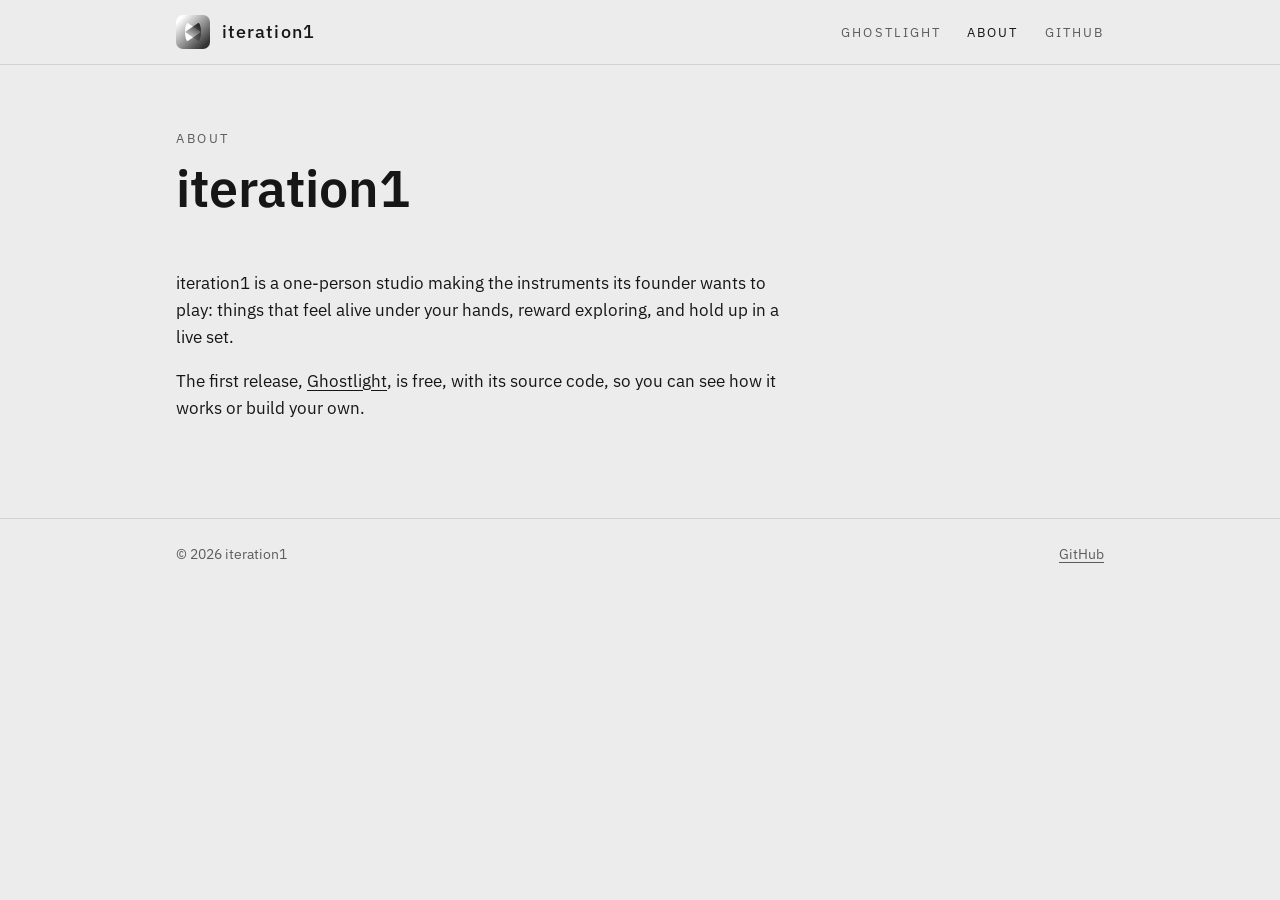
==== about/index.html @ f4a4ec97 "Split into home, Ghostlight and About pages; monochrome palette from the iteration1 logo Co-Authored" ====
<!doctype html>
<html lang="en">
<head>
<meta charset="utf-8">
<meta name="viewport" content="width=device-width, initial-scale=1">
<title>About · iteration1</title>
<meta name="description" content="iteration1 is a one-person studio making instruments and tools for music and live performance.">
<meta property="og:title" content="About · iteration1">
<meta property="og:image" content="../media/iteration1-logo-card.jpg">
<link rel="icon" href="../assets/favicon.svg" type="image/svg+xml">
<link rel="preconnect" href="https://fonts.googleapis.com">
<link rel="preconnect" href="https://fonts.gstatic.com" crossorigin>
<link href="https://fonts.googleapis.com/css2?family=IBM+Plex+Sans:wght@400;500;600&display=swap" rel="stylesheet">
<link rel="stylesheet" href="../assets/style.css">
</head>
<body>
<header class="site">
  <div class="wrap">
    <a class="brand" href="../"><span class="mark"><img src="../assets/logo.svg" alt=""></span><span class="wordmark">iteration1</span></a>
    <nav aria-label="Main">
      <a href="../ghostlight/">Ghostlight</a>
      <a href="./" aria-current="page">About</a>
      <a href="https://github.com/iteration1co">GitHub</a>
    </nav>
  </div>
</header>

<main class="wrap">
  <section class="page-head">
    <p class="eyebrow">About</p>
    <h1>iteration1</h1>
  </section>
  <section class="prose">
    <p>iteration1 is a one-person studio making the instruments its founder wants to play: things that feel alive under your hands, reward exploring, and hold up in a live set.</p>
    <p>The first release, <a href="../ghostlight/">Ghostlight</a>, is free, with its source code, so you can see how it works or build your own.</p>
  </section>
</main>

<footer>
  <div class="wrap">
    <span>© 2026 iteration1</span>
    <a href="https://github.com/iteration1co">GitHub</a>
  </div>
</footer>
</body>
</html>
---- assets/style.css ----
/* iteration1: monochrome, taken from the logo (white → charcoal). */
:root {
  --white: #fcfcfc;
  --paper: #ececec;
  --card: #f7f7f7;
  --line: #d2d2d2;
  --ink: #161616;
  --muted: #5c5c5c;
  --charcoal: #333333;
  --grad: linear-gradient(135deg, #ffffff 12%, #333333 88%);
}

* { box-sizing: border-box; }
html { -webkit-text-size-adjust: 100%; }
body {
  margin: 0;
  background: var(--paper);
  color: var(--ink);
  font: 400 17px/1.6 "IBM Plex Sans", "Helvetica Neue", Helvetica, Arial, sans-serif;
}
a { color: var(--ink); text-decoration-thickness: 1px; text-underline-offset: 3px; }
a:hover { color: var(--muted); }
img { max-width: 100%; }

.wordmark {
  font-weight: 500;
  letter-spacing: 0.06em;
  color: var(--ink);
  text-decoration: none;
}

/* ---------- Home ---------- */
.home {
  min-height: 100vh;
  min-height: 100svh;
  background: var(--grad);
  display: flex;
  flex-direction: column;
  align-items: center;
  justify-content: center;
  padding: 48px 16px;
  text-align: center;
}
.home .logo { width: min(46vw, 240px); height: auto; display: block; }
.home .wordmark { font-size: clamp(26px, 5vw, 36px); margin: 40px 0 0; display: block; }
.home .line { margin: 6px 0 0; font-size: 15px; letter-spacing: 0.04em; color: #1f1f1f; }
.home nav { margin-top: 36px; display: flex; gap: 28px; flex-wrap: wrap; justify-content: center; }
.home nav a {
  font-size: 13px; letter-spacing: 0.2em; text-transform: uppercase;
  text-decoration: none; color: var(--ink); padding: 6px 0;
  border-bottom: 1px solid rgba(22, 22, 22, 0.35);
}
.home nav a:hover { border-bottom-color: var(--ink); color: var(--ink); }

/* ---------- Inner pages ---------- */
.wrap { max-width: 960px; margin: 0 auto; padding: 0 16px; }

header.site { border-bottom: 1px solid var(--line); background: var(--paper); }
header.site .wrap { display: flex; align-items: center; justify-content: space-between; height: 64px; gap: 16px; }
header.site .brand { display: flex; align-items: center; gap: 12px; text-decoration: none; }
header.site .brand .mark {
  width: 34px; height: 34px; border-radius: 7px; background: var(--grad);
  display: grid; place-items: center;
}
header.site .brand .mark img { width: 16px; height: auto; display: block; }
header.site .brand .wordmark { font-size: 18px; }
header.site nav a {
  color: var(--muted); text-decoration: none; margin-left: 22px;
  font-size: 13px; letter-spacing: 0.16em; text-transform: uppercase;
}
header.site nav a:hover, header.site nav a[aria-current="page"] { color: var(--ink); }

.page-head { padding: 64px 0 40px; }
.eyebrow { font-size: 13px; letter-spacing: 0.2em; text-transform: uppercase; color: var(--muted); margin: 0 0 10px; }
.page-head h1 { font-weight: 600; font-size: clamp(34px, 6vw, 52px); line-height: 1.08; margin: 0 0 14px; }
.page-head .lede { font-size: 20px; color: var(--muted); max-width: 52ch; margin: 0; }

.status {
  display: inline-flex; align-items: center; gap: 8px; margin-top: 22px;
  border: 1px solid var(--ink); border-radius: 999px; padding: 3px 12px;
  font-size: 14px; font-weight: 500;
}
.status::before { content: ""; width: 7px; height: 7px; border-radius: 50%; background: var(--ink); }

.shot {
  display: block; width: 100%; height: auto;
  border-radius: 10px; box-shadow: 0 18px 50px rgba(0, 0, 0, 0.25);
}

.cols { display: grid; grid-template-columns: 1.3fr 1fr; gap: 48px; padding: 56px 0; }
.cols p { margin: 0 0 14px; }
.specs { list-style: none; padding: 0; margin: 0; font-size: 15px; }
.specs li { padding: 10px 0; border-top: 1px solid var(--line); display: flex; justify-content: space-between; gap: 16px; }
.specs li:last-child { border-bottom: 1px solid var(--line); }
.specs li span:first-child { color: var(--muted); }
.specs li span:last-child { text-align: right; }

h2.section { font-size: 13px; letter-spacing: 0.2em; text-transform: uppercase; color: var(--muted); font-weight: 500; margin: 0 0 16px; }
.clips { display: grid; grid-template-columns: repeat(3, 1fr); gap: 16px; padding-bottom: 72px; }
.clip { background: var(--card); border: 1px solid var(--line); border-radius: 8px; padding: 16px; }
.clip strong { display: block; font-weight: 600; }
.clip p { color: var(--muted); font-size: 14px; margin: 2px 0 12px; line-height: 1.45; }
.clip audio { width: 100%; height: 36px; }

.prose { max-width: 62ch; padding-bottom: 80px; }
.prose p { margin: 0 0 16px; }
.prose ul { padding-left: 20px; }

footer { border-top: 1px solid var(--line); color: var(--muted); font-size: 14px; }
footer .wrap { display: flex; justify-content: space-between; gap: 16px; padding-top: 24px; padding-bottom: 32px; flex-wrap: wrap; }
footer a { color: var(--muted); }

@media (max-width: 760px) {
  .cols { grid-template-columns: 1fr; gap: 28px; padding: 40px 0; }
  .clips { grid-template-columns: 1fr; }
  .page-head { padding: 44px 0 28px; }
  header.site nav a { margin-left: 14px; letter-spacing: 0.1em; }
  header.site .brand .wordmark { display: none; }
}
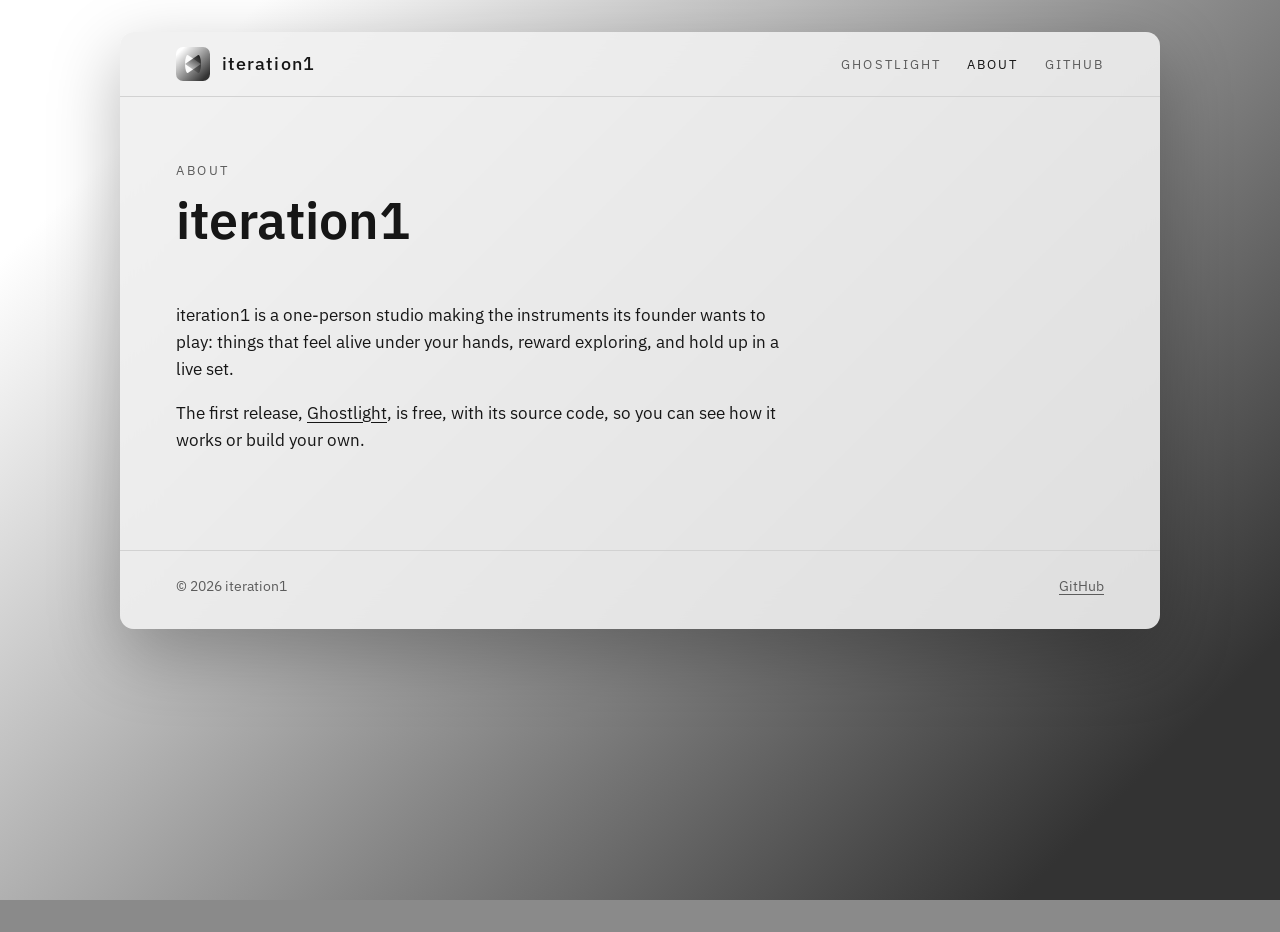
==== commit 6aa15959: "Fade between pages over one fixed gradient backdrop Inner pages now sit on a frosted panel over the " ====
--- a/about/index.html
+++ b/about/index.html
@@ -14,13 +14,14 @@
 <link rel="stylesheet" href="../assets/style.css">
 </head>
 <body>
+<div class="sheet page">
 <header class="site">
   <div class="wrap">
     <a class="brand" href="../"><span class="mark"><img src="../assets/logo.svg" alt=""></span><span class="wordmark">iteration1</span></a>
     <nav aria-label="Main">
       <a href="../ghostlight/">Ghostlight</a>
       <a href="./" aria-current="page">About</a>
-      <a href="https://github.com/iteration1co">GitHub</a>
+      <a href="https://github.com/iteration1co" target="_blank">GitHub</a>
     </nav>
   </div>
 </header>
@@ -42,5 +43,7 @@
     <a href="https://github.com/iteration1co">GitHub</a>
   </div>
 </footer>
+</div>
+<script src="../assets/transitions.js"></script>
 </body>
 </html>
--- a/assets/style.css
+++ b/assets/style.css
@@ -12,12 +12,29 @@
 
 * { box-sizing: border-box; }
 html { -webkit-text-size-adjust: 100%; }
+html { background: #8a8a8a; }
 body {
   margin: 0;
-  background: var(--paper);
+  min-height: 100vh;
   color: var(--ink);
   font: 400 17px/1.6 "IBM Plex Sans", "Helvetica Neue", Helvetica, Arial, sans-serif;
 }
+/* One fixed backdrop shared by every page, so it never moves between pages. */
+body::before {
+  content: ""; position: fixed; inset: 0; z-index: -1;
+  background: var(--grad);
+}
+
+/* Page transitions: content fades in on arrival, and out before leaving
+   (assets/transitions.js adds .is-leaving). The backdrop never fades. */
+.page { animation: page-in 0.42s ease-out both; }
+@keyframes page-in { from { opacity: 0; } to { opacity: 1; } }
+.is-leaving .page { animation: none; opacity: 0; transition: opacity 0.26s ease-in; }
+@media (prefers-reduced-motion: reduce) {
+  .page { animation: none; }
+  .is-leaving .page { transition: none; }
+}
+
 a { color: var(--ink); text-decoration-thickness: 1px; text-underline-offset: 3px; }
 a:hover { color: var(--muted); }
 img { max-width: 100%; }
@@ -33,7 +50,6 @@
 .home {
   min-height: 100vh;
   min-height: 100svh;
-  background: var(--grad);
   display: flex;
   flex-direction: column;
   align-items: center;
@@ -53,9 +69,15 @@
 .home nav a:hover { border-bottom-color: var(--ink); color: var(--ink); }
 
 /* ---------- Inner pages ---------- */
+.sheet {
+  max-width: 1040px; margin: 32px auto; border-radius: 14px; overflow: hidden;
+  background: rgba(240, 240, 240, 0.9);
+  -webkit-backdrop-filter: blur(18px); backdrop-filter: blur(18px);
+  box-shadow: 0 24px 70px rgba(0, 0, 0, 0.28);
+}
 .wrap { max-width: 960px; margin: 0 auto; padding: 0 16px; }
 
-header.site { border-bottom: 1px solid var(--line); background: var(--paper); }
+header.site { border-bottom: 1px solid var(--line); }
 header.site .wrap { display: flex; align-items: center; justify-content: space-between; height: 64px; gap: 16px; }
 header.site .brand { display: flex; align-items: center; gap: 12px; text-decoration: none; }
 header.site .brand .mark {
@@ -111,6 +133,7 @@
 footer a { color: var(--muted); }
 
 @media (max-width: 760px) {
+  .sheet { margin: 10px; border-radius: 12px; }
   .cols { grid-template-columns: 1fr; gap: 28px; padding: 40px 0; }
   .clips { grid-template-columns: 1fr; }
   .page-head { padding: 44px 0 28px; }
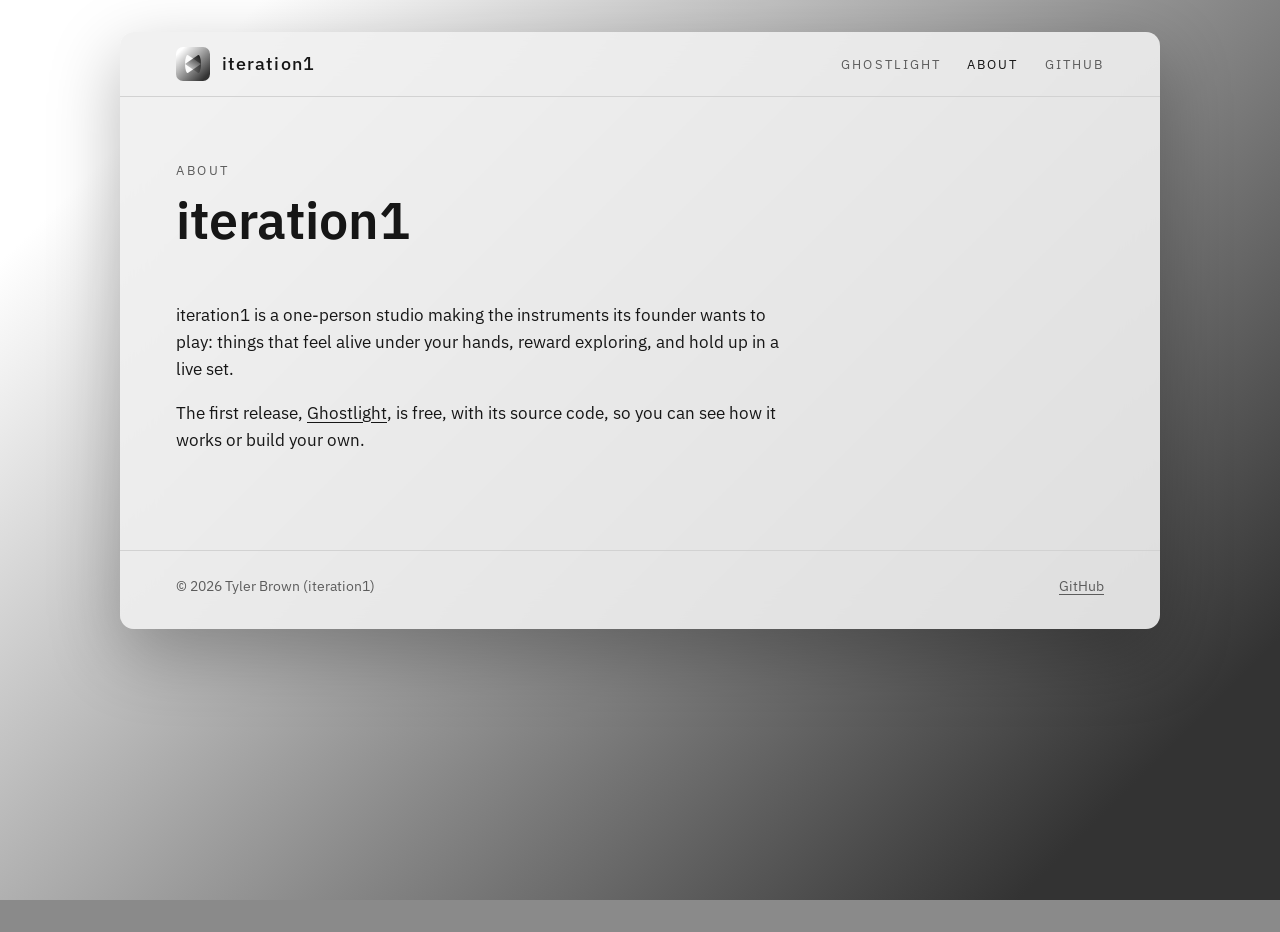
==== commit 5e409302: "Copyright: Tyler Brown (iteration1) Co-Authored-By: Claude Opus 5.5 <noreply@anthropic.com>" ====
--- a/about/index.html
+++ b/about/index.html
@@ -39,7 +39,7 @@
 
 <footer>
   <div class="wrap">
-    <span>© 2026 iteration1</span>
+    <span>© 2026 Tyler Brown (iteration1)</span>
     <a href="https://github.com/iteration1co">GitHub</a>
   </div>
 </footer>
--- a/assets/style.css
+++ b/assets/style.css
@@ -27,12 +27,13 @@
 
 /* Page transitions: content fades in on arrival, and out before leaving
    (assets/transitions.js adds .is-leaving). The backdrop never fades. */
-.page { animation: page-in 0.42s ease-out both; }
+.page { animation: page-in 0.95s ease-out both; }
 @keyframes page-in { from { opacity: 0; } to { opacity: 1; } }
-.is-leaving .page { animation: none; opacity: 0; transition: opacity 0.26s ease-in; }
+.is-leaving .page { animation: page-out 0.7s ease-in-out forwards; }
+@keyframes page-out { from { opacity: 1; } to { opacity: 0; } }
 @media (prefers-reduced-motion: reduce) {
   .page { animation: none; }
-  .is-leaving .page { transition: none; }
+  .is-leaving .page { animation: none; }
 }
 
 a { color: var(--ink); text-decoration-thickness: 1px; text-underline-offset: 3px; }
